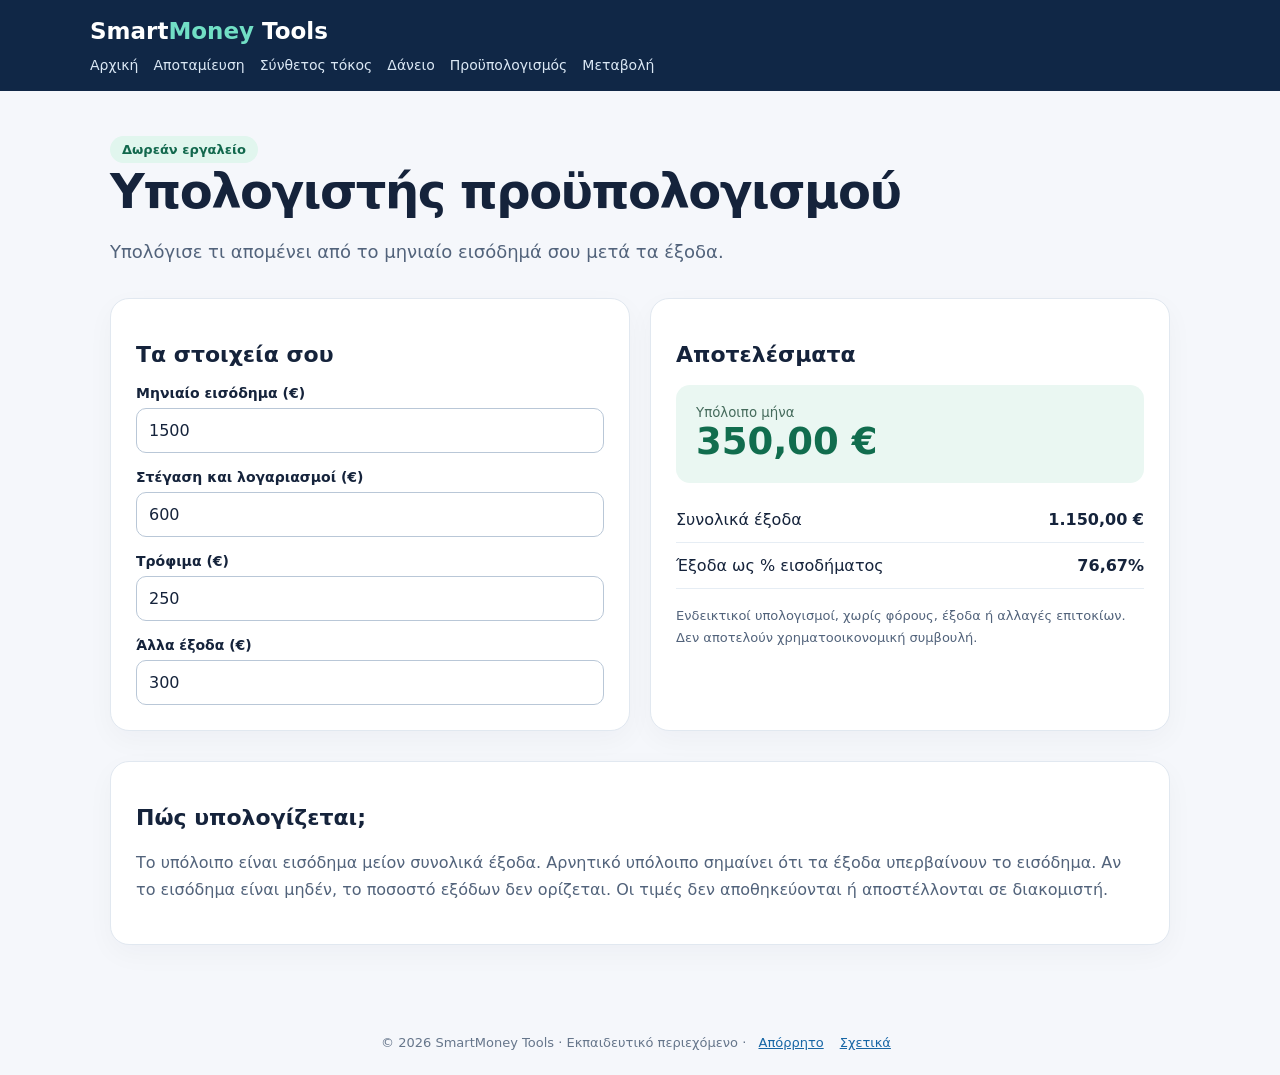
==== budget.html @ 62480a08 "Add files via upload" ====
<!doctype html><html lang="el"><head><meta charset="utf-8"><meta name="viewport" content="width=device-width,initial-scale=1"><title>Υπολογιστής προϋπολογισμού | SmartMoney Tools</title><meta name="description" content="Υπολόγισε τι απομένει από το μηνιαίο εισόδημά σου μετά τα έξοδα."><link rel="stylesheet" href="style.css"></head><body data-tool="budget"><header><a class="brand" href="index.html">Smart<b>Money</b> Tools</a><nav aria-label="Κύρια πλοήγηση"><a href="index.html">Αρχική</a><a href="savings.html">Αποταμίευση</a><a href="compound.html">Σύνθετος τόκος</a><a href="loan.html">Δάνειο</a><a href="budget.html">Προϋπολογισμός</a><a href="percentage.html">Μεταβολή</a></nav></header><main><span class="pill">Δωρεάν εργαλείο</span><h1>Υπολογιστής προϋπολογισμού</h1><p class="lead">Υπολόγισε τι απομένει από το μηνιαίο εισόδημά σου μετά τα έξοδα.</p><div class="layout"><section class="panel"><h2>Τα στοιχεία σου</h2><label for="income">Μηνιαίο εισόδημα (€)</label><input id="income" type="number" value="1500" min="0" max="100000000" step="any" inputmode="decimal"><label for="housing">Στέγαση και λογαριασμοί (€)</label><input id="housing" type="number" value="600" min="0" max="100000000" step="any" inputmode="decimal"><label for="food">Τρόφιμα (€)</label><input id="food" type="number" value="250" min="0" max="100000000" step="any" inputmode="decimal"><label for="other">Άλλα έξοδα (€)</label><input id="other" type="number" value="300" min="0" max="100000000" step="any" inputmode="decimal"></section><section class="panel"><h2>Αποτελέσματα</h2><div class="metric" aria-live="polite"><small>Υπόλοιπο μήνα</small><strong id="total" data-result>—</strong></div><div class="breakdown"><span>Συνολικά έξοδα</span><strong id="expenses" data-result>—</strong></div><div class="breakdown"><span>Έξοδα ως % εισοδήματος</span><strong id="share" data-result>—</strong></div><p id="error" class="error" role="alert"></p><p class="note">Ενδεικτικοί υπολογισμοί, χωρίς φόρους, έξοδα ή αλλαγές επιτοκίων. Δεν αποτελούν χρηματοοικονομική συμβουλή.</p></section></div><section class="panel info"><h2>Πώς υπολογίζεται;</h2><p>Το υπόλοιπο είναι εισόδημα μείον συνολικά έξοδα. Αρνητικό υπόλοιπο σημαίνει ότι τα έξοδα υπερβαίνουν το εισόδημα. Αν το εισόδημα είναι μηδέν, το ποσοστό εξόδων δεν ορίζεται. Οι τιμές δεν αποθηκεύονται ή αποστέλλονται σε διακομιστή.</p></section></main><footer>© <span data-year></span> SmartMoney Tools · Εκπαιδευτικό περιεχόμενο · <a href="privacy.html">Απόρρητο</a><a href="about.html">Σχετικά</a></footer><script src="app.js" defer></script></body></html>
---- style.css ----
*{box-sizing:border-box}body{margin:0;background:#f5f7fb;color:#15233b;font:16px system-ui,-apple-system,sans-serif}a{color:#1766a5}header{background:#102746;color:white;padding:18px max(20px,calc((100% - 1100px)/2))}header a{color:white;text-decoration:none}.brand{font-size:23px;font-weight:800}.brand b{color:#71dfc5}nav{display:flex;flex-wrap:wrap;gap:15px;margin-top:13px}nav a{font-size:14px;color:#dbe8f5}main{max-width:1100px;margin:0 auto;padding:45px 20px 65px}h1{font-size:clamp(30px,4.5vw,48px);letter-spacing:-1.5px;margin:0 0 12px}h2{font-size:22px}p{line-height:1.7;color:#52637b}.lead{font-size:18px;max-width:780px}.grid{display:grid;grid-template-columns:repeat(auto-fit,minmax(250px,1fr));gap:18px;margin-top:26px}.layout{display:grid;grid-template-columns:1fr 1fr;gap:20px;margin:30px 0}.panel,.tile{background:white;border:1px solid #e1e8f0;border-radius:19px;padding:25px;box-shadow:0 9px 28px #15233b09}.tile{text-decoration:none;color:#15233b}.tile:hover{border-color:#2b8cba;transform:translateY(-2px)}.tile p{margin-bottom:0}label{display:block;margin:16px 0 7px;font-size:14px;font-weight:650}input,select{width:100%;border:1px solid #b9c7d7;border-radius:10px;padding:12px;font:inherit;background:white;color:#15233b}input:focus,select:focus{outline:2px solid #1974b8}.metric{background:#eaf7f2;padding:20px;border-radius:14px;margin:14px 0}.metric small{display:block;color:#456b5c}.metric strong{font-size:clamp(26px,3vw,37px);color:#116d4e}.breakdown{display:flex;justify-content:space-between;gap:12px;padding:13px 0;border-bottom:1px solid #e6edf4}.breakdown strong{font-variant-numeric:tabular-nums}.note{font-size:13px}.error{color:#a52b20}.info{margin-top:24px}footer{text-align:center;padding:25px;color:#66768b;font-size:13px}footer a{margin:0 8px}.pill{display:inline-block;border-radius:20px;background:#e1f6ee;color:#12684d;padding:6px 12px;font-size:13px;font-weight:700}@media(max-width:740px){.layout{grid-template-columns:1fr}main{padding:30px 16px}.panel,.tile{padding:21px}}
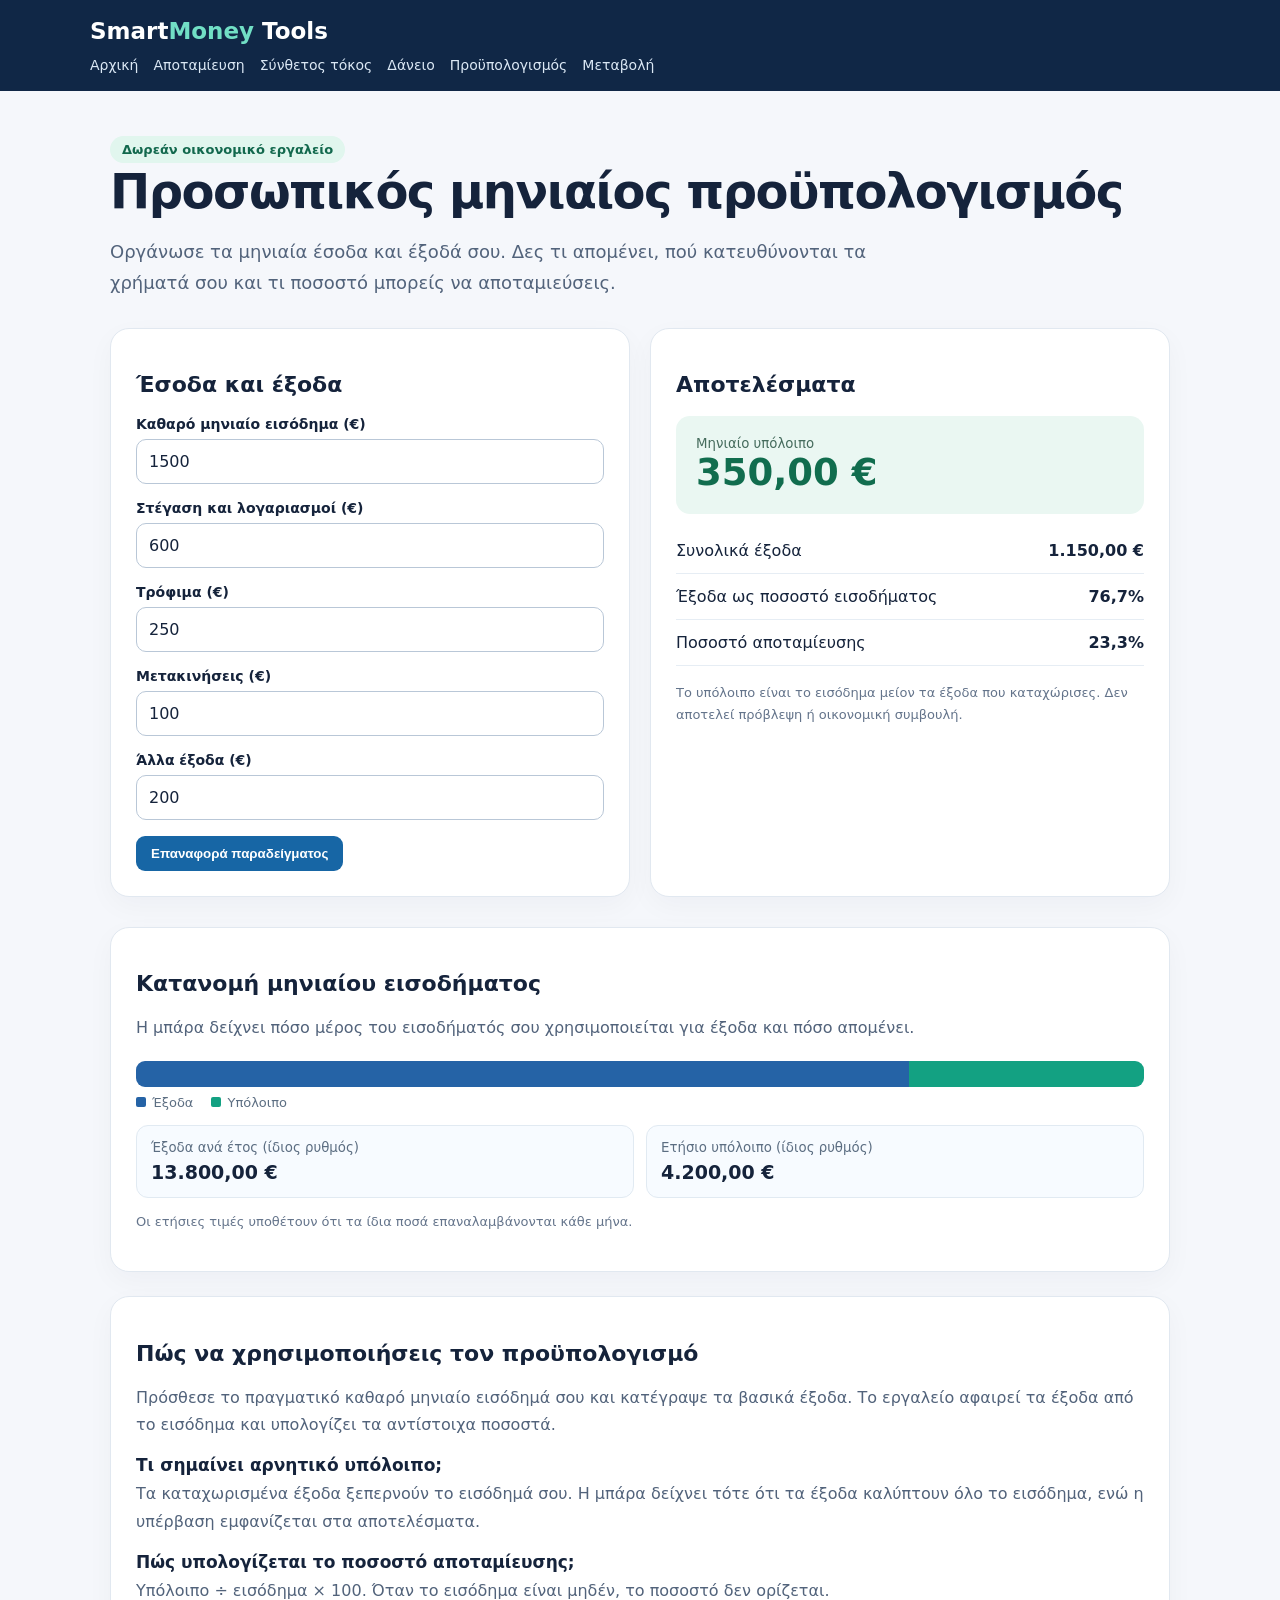
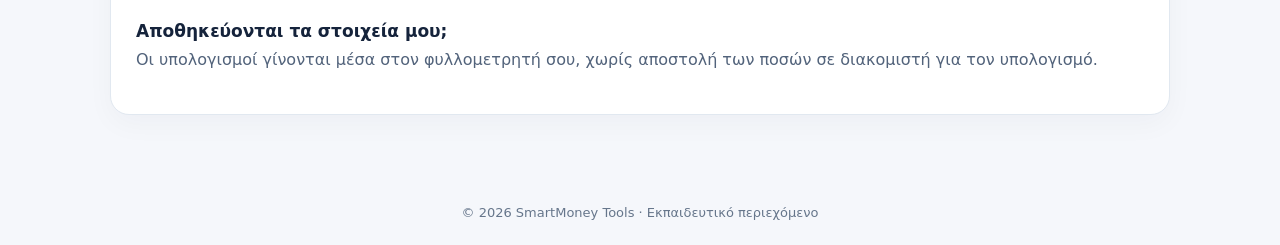
==== commit e5435e9d: "Add files via upload" ====
--- a/budget.html
+++ b/budget.html
@@ -1 +1 @@
-<!doctype html><html lang="el"><head><meta charset="utf-8"><meta name="viewport" content="width=device-width,initial-scale=1"><title>Υπολογιστής προϋπολογισμού | SmartMoney Tools</title><meta name="description" content="Υπολόγισε τι απομένει από το μηνιαίο εισόδημά σου μετά τα έξοδα."><link rel="stylesheet" href="style.css"></head><body data-tool="budget"><header><a class="brand" href="index.html">Smart<b>Money</b> Tools</a><nav aria-label="Κύρια πλοήγηση"><a href="index.html">Αρχική</a><a href="savings.html">Αποταμίευση</a><a href="compound.html">Σύνθετος τόκος</a><a href="loan.html">Δάνειο</a><a href="budget.html">Προϋπολογισμός</a><a href="percentage.html">Μεταβολή</a></nav></header><main><span class="pill">Δωρεάν εργαλείο</span><h1>Υπολογιστής προϋπολογισμού</h1><p class="lead">Υπολόγισε τι απομένει από το μηνιαίο εισόδημά σου μετά τα έξοδα.</p><div class="layout"><section class="panel"><h2>Τα στοιχεία σου</h2><label for="income">Μηνιαίο εισόδημα (€)</label><input id="income" type="number" value="1500" min="0" max="100000000" step="any" inputmode="decimal"><label for="housing">Στέγαση και λογαριασμοί (€)</label><input id="housing" type="number" value="600" min="0" max="100000000" step="any" inputmode="decimal"><label for="food">Τρόφιμα (€)</label><input id="food" type="number" value="250" min="0" max="100000000" step="any" inputmode="decimal"><label for="other">Άλλα έξοδα (€)</label><input id="other" type="number" value="300" min="0" max="100000000" step="any" inputmode="decimal"></section><section class="panel"><h2>Αποτελέσματα</h2><div class="metric" aria-live="polite"><small>Υπόλοιπο μήνα</small><strong id="total" data-result>—</strong></div><div class="breakdown"><span>Συνολικά έξοδα</span><strong id="expenses" data-result>—</strong></div><div class="breakdown"><span>Έξοδα ως % εισοδήματος</span><strong id="share" data-result>—</strong></div><p id="error" class="error" role="alert"></p><p class="note">Ενδεικτικοί υπολογισμοί, χωρίς φόρους, έξοδα ή αλλαγές επιτοκίων. Δεν αποτελούν χρηματοοικονομική συμβουλή.</p></section></div><section class="panel info"><h2>Πώς υπολογίζεται;</h2><p>Το υπόλοιπο είναι εισόδημα μείον συνολικά έξοδα. Αρνητικό υπόλοιπο σημαίνει ότι τα έξοδα υπερβαίνουν το εισόδημα. Αν το εισόδημα είναι μηδέν, το ποσοστό εξόδων δεν ορίζεται. Οι τιμές δεν αποθηκεύονται ή αποστέλλονται σε διακομιστή.</p></section></main><footer>© <span data-year></span> SmartMoney Tools · Εκπαιδευτικό περιεχόμενο · <a href="privacy.html">Απόρρητο</a><a href="about.html">Σχετικά</a></footer><script src="app.js" defer></script></body></html>+<!doctype html><html lang="el"><head><meta charset="utf-8"><meta name="viewport" content="width=device-width,initial-scale=1"><title>Υπολογιστής Προσωπικού Προϋπολογισμού | SmartMoney Tools</title><meta name="description" content="Δωρεάν υπολογιστής μηνιαίου προϋπολογισμού: έσοδα, έξοδα, αποταμίευση, ποσοστά και οπτική κατανομή."><link rel="canonical" href="https://smartmoney-tools.github.io/smart-money-tools/budget.html"><link rel="stylesheet" href="style.css"><style>.tool-extra{margin-top:22px}.tool-grid{display:grid;grid-template-columns:1fr 1fr;gap:12px;margin-top:15px}.tool-tile{border:1px solid #e1eaf2;border-radius:12px;padding:14px;background:#f7fbff}.tool-tile small{display:block;color:#5c6e82}.tool-tile strong{font-size:19px;display:block;margin-top:6px}.tool-chart{display:flex;overflow:hidden;height:26px;border-radius:9px;background:#e8eef4;margin:20px 0 8px}.tool-chart span{height:100%;transition:width .2s}.tool-legend{display:flex;gap:18px;flex-wrap:wrap;color:#5c6e82;font-size:13px}.tool-legend i{display:inline-block;width:10px;height:10px;border-radius:2px;margin-right:6px}.tool-muted{font-size:13px;color:#64748b}.tool-btn{padding:10px 15px;background:#1766a5;color:white;border:0;border-radius:9px;cursor:pointer;margin-top:16px;font-weight:600}.tool-btn:focus-visible{outline:3px solid #6eb9ef;outline-offset:3px}.tool-faq h3{font-size:17px;margin-bottom:5px}.tool-faq p{margin-top:4px}@media(max-width:650px){.tool-grid{grid-template-columns:1fr}}</style></head><body><header><a class="brand" href="index.html">Smart<b>Money</b> Tools</a><nav aria-label="Κύρια πλοήγηση"><a href="index.html">Αρχική</a><a href="savings.html">Αποταμίευση</a><a href="compound.html">Σύνθετος τόκος</a><a href="loan.html">Δάνειο</a><a href="budget.html">Προϋπολογισμός</a><a href="percentage.html">Μεταβολή</a></nav></header><main><span class="pill">Δωρεάν οικονομικό εργαλείο</span><h1>Προσωπικός μηνιαίος προϋπολογισμός</h1><p class="lead">Οργάνωσε τα μηνιαία έσοδα και έξοδά σου. Δες τι απομένει, πού κατευθύνονται τα χρήματά σου και τι ποσοστό μπορείς να αποταμιεύσεις.</p><div class="layout"><section class="panel"><h2>Έσοδα και έξοδα</h2><label for="income">Καθαρό μηνιαίο εισόδημα (€)</label><input id="income" type="number" value="1500" min="0" max="100000000" step="any"><label for="housing">Στέγαση και λογαριασμοί (€)</label><input id="housing" type="number" value="600" min="0" max="100000000" step="any"><label for="food">Τρόφιμα (€)</label><input id="food" type="number" value="250" min="0" max="100000000" step="any"><label for="transport">Μετακινήσεις (€)</label><input id="transport" type="number" value="100" min="0" max="100000000" step="any"><label for="other">Άλλα έξοδα (€)</label><input id="other" type="number" value="200" min="0" max="100000000" step="any"><button class="tool-btn" id="reset" type="button">Επαναφορά παραδείγματος</button></section><section class="panel"><h2>Αποτελέσματα</h2><div class="metric" aria-live="polite"><small>Μηνιαίο υπόλοιπο</small><strong id="remaining">—</strong></div><div class="breakdown"><span>Συνολικά έξοδα</span><strong id="expenses">—</strong></div><div class="breakdown"><span>Έξοδα ως ποσοστό εισοδήματος</span><strong id="expenseRate">—</strong></div><div class="breakdown"><span>Ποσοστό αποταμίευσης</span><strong id="savingRate">—</strong></div><p id="error" class="error" role="alert"></p><p class="tool-muted">Το υπόλοιπο είναι το εισόδημα μείον τα έξοδα που καταχώρισες. Δεν αποτελεί πρόβλεψη ή οικονομική συμβουλή.</p></section></div><section class="panel tool-extra"><h2>Κατανομή μηνιαίου εισοδήματος</h2><p>Η μπάρα δείχνει πόσο μέρος του εισοδήματός σου χρησιμοποιείται για έξοδα και πόσο απομένει.</p><div id="bars" class="tool-chart" role="img" aria-label="Κατανομή εισοδήματος"></div><div class="tool-legend"><span><i style="background:#2563a6"></i>Έξοδα</span><span><i style="background:#13a182"></i>Υπόλοιπο</span></div><div class="tool-grid"><div class="tool-tile"><small>Έξοδα ανά έτος (ίδιος ρυθμός)</small><strong id="annualExpenses">—</strong></div><div class="tool-tile"><small>Ετήσιο υπόλοιπο (ίδιος ρυθμός)</small><strong id="annualRemaining">—</strong></div></div><p class="tool-muted" id="chartNote"></p></section><section class="panel info tool-faq"><h2>Πώς να χρησιμοποιήσεις τον προϋπολογισμό</h2><p>Πρόσθεσε το πραγματικό καθαρό μηνιαίο εισόδημά σου και κατέγραψε τα βασικά έξοδα. Το εργαλείο αφαιρεί τα έξοδα από το εισόδημα και υπολογίζει τα αντίστοιχα ποσοστά.</p><h3>Τι σημαίνει αρνητικό υπόλοιπο;</h3><p>Τα καταχωρισμένα έξοδα ξεπερνούν το εισόδημά σου. Η μπάρα δείχνει τότε ότι τα έξοδα καλύπτουν όλο το εισόδημα, ενώ η υπέρβαση εμφανίζεται στα αποτελέσματα.</p><h3>Πώς υπολογίζεται το ποσοστό αποταμίευσης;</h3><p>Υπόλοιπο ÷ εισόδημα × 100. Όταν το εισόδημα είναι μηδέν, το ποσοστό δεν ορίζεται.</p><h3>Αποθηκεύονται τα στοιχεία μου;</h3><p>Οι υπολογισμοί γίνονται μέσα στον φυλλομετρητή σου, χωρίς αποστολή των ποσών σε διακομιστή για τον υπολογισμό.</p></section></main><footer>© <span id="year"></span> SmartMoney Tools · Εκπαιδευτικό περιεχόμενο</footer><script>document.getElementById('year').textContent=new Date().getFullYear();(()=>{const $=id=>document.getElementById(id),ids=['income','housing','food','transport','other'],eur=new Intl.NumberFormat('el-GR',{style:'currency',currency:'EUR'}),pct=new Intl.NumberFormat('el-GR',{maximumFractionDigits:1});function run(){let v={};for(const id of ids){const el=$(id),n=Number(el.value);if(el.value.trim()===''||!Number.isFinite(n)||n<0||n>1e8){['remaining','expenses','expenseRate','savingRate','annualExpenses','annualRemaining'].forEach(k=>$(k).textContent='—');$('bars').replaceChildren();$('error').textContent='Συμπλήρωσε μη αρνητικά ποσά έως 100.000.000 €.';return;}v[id]=n;}$('error').textContent='';const exp=v.housing+v.food+v.transport+v.other,rem=v.income-exp; $('remaining').textContent=eur.format(rem);$('expenses').textContent=eur.format(exp);$('expenseRate').textContent=v.income?pct.format(exp/v.income*100)+'%':'Δεν ορίζεται';$('savingRate').textContent=v.income?pct.format(rem/v.income*100)+'%':'Δεν ορίζεται';$('annualExpenses').textContent=eur.format(exp*12);$('annualRemaining').textContent=eur.format(rem*12);$('bars').replaceChildren();const denom=Math.max(v.income,exp);const part=denom?Math.min(100,exp/denom*100):0;for(const [color,width] of [['#2563a6',part],['#13a182',100-part]]){const s=document.createElement('span');s.style.background=color;s.style.width=width+'%';$('bars').appendChild(s)}$('bars').setAttribute('aria-label',`Έξοδα ${eur.format(exp)}, υπόλοιπο ${eur.format(rem)}`);$('chartNote').textContent=exp>v.income?'Τα έξοδα ξεπερνούν το εισόδημα. Η μπάρα αναπαριστά την κατανομή των καταχωρισμένων εξόδων και δεν δείχνει την υπέρβαση σε κλίμακα.':'Οι ετήσιες τιμές υποθέτουν ότι τα ίδια ποσά επαναλαμβάνονται κάθε μήνα.';}ids.forEach(id=>$(id).addEventListener('input',run));$('reset').addEventListener('click',()=>{Object.entries({income:1500,housing:600,food:250,transport:100,other:200}).forEach(([id,v])=>$(id).value=v);run()});run()})();</script></body></html>
